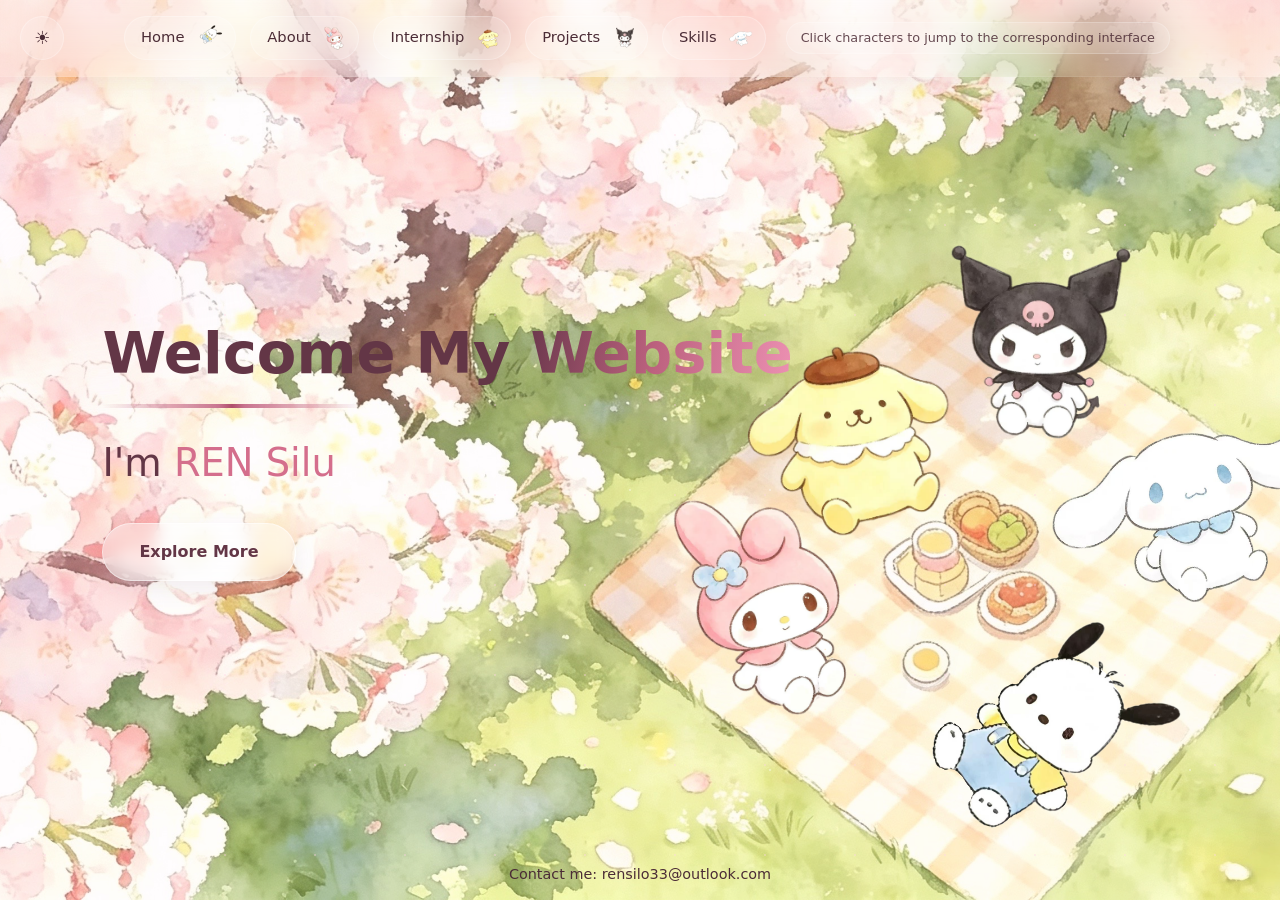
==== personal_website/home/index.html @ e10a9b55 "Add files via upload" ====
<!DOCTYPE html>
<html lang="zh-HK">
<head>
    <meta charset="UTF-8">
    <meta name="viewport" content="width=device-width, initial-scale=1.0">
    <title>My Portfolio | COM1006 Assignment</title>
    <link rel="stylesheet" href="../common.css?v=gradient-titles-1">
    <link rel="stylesheet" href="./home.css?v=welcome-effects-scale-22">
</head>
<body>
    <div class="night-world"></div>
    <div class="night-stars"></div>
    <div class="night-moon"></div>

    <nav id="navbar">
        <div class="nav-container">
            <ul class="nav-links">
                <!-- Day / Night -->
                <li class="theme-switch-item">
                    <button class="day-night-toggle" id="dayNightToggle" aria-label="Toggle day and night">
                        <span class="sun-icon">☀</span>
                        <span class="moon-icon">☾</span>
                    </button>
                </li>
                <li>
                    <a href="../home/index.html" class="glass-nav-item">
                        Home
                        <img class="nav-char-icon" src="../images/char-home.png" alt="pochacco">
                    </a>
                </li>
                <li>
                    <a href="../about/about.html" class="glass-nav-item">
                        About
                        <img class="nav-char-icon" src="../images/char-about.png" alt="melody">
                    </a>
                </li>
                <li>
                    <a href="../internship/internship.html" class="glass-nav-item">
                        Internship
                        <img class="nav-char-icon" src="../images/char-internship.png" alt="pompompurin">
                    </a>
                </li>
                <li>
                    <a href="../projects/projects.html" class="glass-nav-item">
                        Projects
                        <img class="nav-char-icon" src="../images/char-projects.png" alt="cinnamoroll">
                    </a>
                </li>
                <li>
                    <a href="../skills/skills.html" class="glass-nav-item">
                        Skills
                        <img class="nav-char-icon" src="../images/char-skills.png" alt="kuromi">
                    </a>
                </li>
            </ul>
            <div class="menu-btn" id="menuBtn">☰</div>
            <p class="welcome-hint">Click characters to jump to the corresponding interface</p>
        </div>
    </nav>

    <section id="home" class="hero">
        <div class="hero-overlay"></div>
        <div class="petals-container"></div>
         <div class="cursor-glow"></div>
        <div class="floating-ribbons" aria-hidden="true"></div>
        <div class="floating-bubbles" aria-hidden="true"></div>
        <div class="sparkles" aria-hidden="true"></div>

        <!-- Floating character PNG layer with hover lift effect -->
        <div class="character-float-wrap">
            <a href="../about/about.html" class="char-float" data-name="about">
                <img src="../images/char-about-rug.png" alt="about">
            </a>
            <a href="../internship/internship.html" class="char-float" data-name="internship">
                <img src="../images/char-internship-rug.png" alt="internship">
            </a>
            <a href="../projects/projects.html" class="char-float" data-name="projects">
                <img src="../images/char-projects-rug.png" alt="projects">
            </a>
            <a href="../skills/skills.html" class="char-float" data-name="skills">
                <img src="../images/char-skills-rug.png" alt="skills">
            </a>
            <a href="./index.html" class="char-float" data-name="home">
                <img src="../images/char-home-rug.png" alt="home">
            </a>
        </div>

        <div class="hero-content">
            <div class="animate-item item-1 title-main"><span class="title-heading">Welcome My</span> <span class="title-gradient-accent">Website</span></div>
            <div class="animate-item item-2 divider-line"></div>
            <div class="animate-item item-3">
                <p class="intro-text">I'm <span class="highlight">REN Silu</span></p>
            </div>
            <div class="animate-item item-4">
                <a href="../about/about.html" class="btn-explore">Explore More</a>
            </div>
        </div>
    </section>

    <footer>
        <p>Contact me: rensilo33@outlook.com</p>
    </footer>

    <script src="./home.js"></script>
</body>
</html>
---- personal_website/common.css ----
/* Shared layout polish across the portfolio pages. */
:root {
    --ink: #4b2c36;
    --ink-soft: #704e5b;
    --rose: #b85c78;
    --glass: rgba(255, 255, 255, .68);
    --glass-border: rgba(255, 255, 255, .72);
    --shadow: 0 18px 48px rgba(92, 48, 64, .12);
}

*, *::before, *::after { box-sizing: border-box; }
html { scroll-behavior: smooth; }
body { min-height: 100vh; overflow-x: hidden; color: var(--ink); }
img { max-width: 100%; }

#navbar {
    background: rgba(255, 250, 252, .76);
    border-bottom: 1px solid rgba(255, 255, 255, .8);
    box-shadow: 0 6px 24px rgba(92, 48, 64, .06);
}
.nav-container {
    width: min(100% - 40px, 1200px);
    min-height: 76px;
    padding: 10px 0;
    gap: 20px;
}
.nav-links { align-items: center; gap: 10px; }
.glass-nav-item {
    display: inline-flex;
    align-items: center;
    justify-content: center;
    gap: 7px;
    min-height: 44px;
    padding: 6px 15px;
    white-space: nowrap;
    font-size: .92rem;
    transition: transform .2s ease, background .2s ease, box-shadow .2s ease;
}
.glass-nav-item:hover { transform: translateY(-2px); box-shadow: 0 8px 20px rgba(184, 92, 119, .13); }
.nav-char-icon { width: 30px; height: 30px; object-fit: contain; margin: 0; vertical-align: middle; }
.menu-btn { min-width: 44px; min-height: 44px; align-items: center; justify-content: center; }

.btn-primary, .btn-secondary, .btn-explore {
    min-height: 48px;
    display: inline-flex;
    align-items: center;
    justify-content: center;
    gap: 8px;
    padding: 12px 24px;
    border-radius: 999px;
    box-shadow: 0 8px 22px rgba(92, 48, 64, .08);
    transition: transform .2s ease, box-shadow .2s ease, background .2s ease;
}
.btn-primary:hover, .btn-secondary:hover, .btn-explore:hover { transform: translateY(-2px); box-shadow: 0 12px 26px rgba(92, 48, 64, .14); }
.page-bottom-btn-group { width: min(100%, 1100px); gap: 18px !important; justify-content: space-between; align-items: center; margin: 30px auto 0; }
.page-title { line-height: 1.12; text-wrap: balance; }
.title-gradient-accent {
    color: #c66b89;
    background: linear-gradient(100deg, #6b384c 0%, #bd627f 48%, #ed91b3 100%);
    -webkit-background-clip: text;
    background-clip: text;
    -webkit-text-fill-color: transparent;
}

/* Home */
body:has(.hero) { height: auto; min-height: 100vh; overflow-x: hidden; overflow-y: auto; }
.hero { min-height: 720px; height: 100svh; }
.character-float-wrap { max-width: 58vw; max-height: 74vh; }
footer { pointer-events: none; }

/* About */
.about-hero { min-height: 100svh; height: auto; padding: 120px 6vw 54px; }
.about-container { width: min(100%, 1120px); gap: clamp(28px, 5vw, 72px); margin: 0 auto 28px; }
.profile-img-wrap img { width: clamp(210px, 25vw, 320px); height: clamp(210px, 25vw, 320px); object-fit: cover; }
.about-container .glass-card { max-width: 720px; background: var(--glass); border-color: var(--glass-border); box-shadow: var(--shadow); }
.decor { pointer-events: none; }

/* Internship and project pages */
.internship-hero, .projects-hero { min-height: 100svh; height: auto; }
.internship-container { max-width: 1120px; margin-top: 18px; }
.internship-container .page-title, .projects-container .page-title { font-size: clamp(2.35rem, 5vw, 3.6rem); color: #563340; margin: 12px auto 30px; }
.internship-container .two-col-wrapper, .projects-container .two-col-wrapper { gap: 24px; }
.internship-container .text-box, .projects-container .glass-card { background: var(--glass); border-color: var(--glass-border); box-shadow: var(--shadow); }
.internship-container .text-box { min-height: 220px; padding: 22px; }
.internship-container .image-box { aspect-ratio: 4 / 3; }
.internship-container .slider-track img { object-fit: contain; background: rgba(255,255,255,.4); }
.slider-btn { width: 42px; height: 42px; box-shadow: 0 4px 14px rgba(0,0,0,.13); }
.projects-container { max-width: 1120px; }
.projects-container .hero-carousel { height: clamp(210px, 30vw, 340px); box-shadow: var(--shadow); }
.projects-container .glass-card { height: 100%; }

/* Skills */
.skills-stage { min-height: 100svh; }
.skills-content { width: min(100%, 1180px); }

@media (max-width: 900px) {
    .nav-container { width: min(100% - 32px, 1200px); }
    .nav-links { gap: 6px; }
    .glass-nav-item { padding: 6px 10px; font-size: .84rem; }
    .nav-char-icon { width: 25px; height: 25px; }
    .nav-hint { display: none; }
    .character-float-wrap { right: 2vw; max-width: 66vw; transform: scale(.85); transform-origin: right bottom; }
}

@media (max-width: 768px) {
    html, body { height: auto; overflow-x: hidden; overflow-y: auto; }
    .nav-container { width: 100%; min-height: 64px; padding: 8px 18px; }
    .menu-btn { display: flex; }
    .nav-links {
        position: absolute; top: 100%; left: 0; right: 0;
        display: none; flex-direction: column; align-items: stretch; gap: 8px;
        padding: 14px 18px 18px; background: rgba(255, 250, 252, .96);
        border-bottom: 1px solid rgba(255,255,255,.85); box-shadow: 0 14px 24px rgba(92,48,64,.1);
    }
    .nav-links.active { display: flex; }
    .glass-nav-item { justify-content: center; width: 100%; min-height: 46px; font-size: .95rem; }
    .nav-char-icon { width: 26px; height: 26px; }
    .hero { min-height: 680px; height: 100svh; padding: 0 7vw; align-items: flex-start; justify-content: center; flex-direction: column; }
    .hero-content { margin-top: -130px; }
    .character-float-wrap { width: 70vw; height: 56vw; right: 0; bottom: 6vh; transform: scale(.78); }
    .title-main { font-size: clamp(2rem, 8vw, 3rem); }
    .intro-text { font-size: clamp(1.25rem, 5vw, 1.8rem); }
    .about-hero { padding: 96px 20px 42px; }
    .about-container { flex-direction: column; text-align: center; gap: 22px; }
    .about-container .glass-card { padding: 26px; }
    .card-divider { margin-left: auto; margin-right: auto; }
    .decor { width: 74px; }
    .decor-left { left: 0; bottom: -40px; }
    .decor-right { right: 0; bottom: -40px; }
    .page-bottom-btn-group { justify-content: center; flex-wrap: wrap; }
    .internship-hero, .projects-hero { padding: 88px 20px 36px; }
    .internship-container { margin-top: 0; }
    .internship-container .two-col-wrapper, .projects-container .two-col-wrapper { grid-template-columns: 1fr; }
    .internship-container .text-box { min-height: 0; }
    .internship-container .image-box { aspect-ratio: 16 / 10; }
    .projects-container .hero-carousel { height: 220px; }
    .internship-hero .page-bottom-btn-group, .projects-hero .page-bottom-btn-group { justify-content: space-between; }
    .skills-stage { padding: 100px 20px 60px; }
    .page-bottom-btn-group a { flex: 1 1 210px; text-align: center; }
}

@media (max-width: 480px) {
    .character-float-wrap { width: 92vw; height: 72vw; right: -12vw; bottom: 5vh; transform: scale(.72); }
    .hero-content { margin-top: -180px; }
    .about-container .glass-card { padding: 22px 18px; }
    .internship-container .page-title, .projects-container .page-title { font-size: 2.15rem; }
    .internship-hero .page-bottom-btn-group, .projects-hero .page-bottom-btn-group { flex-direction: column; }
    .internship-hero .page-bottom-btn-group a, .projects-hero .page-bottom-btn-group a { width: 100%; }
}

@media (prefers-reduced-motion: reduce) {
    *, *::before, *::after { scroll-behavior: auto !important; animation-duration: .01ms !important; animation-iteration-count: 1 !important; transition-duration: .01ms !important; }
}

/* Responsive sticker layer follows the same cover crop as the home background. */
body:has(.hero .character-float-wrap) { overflow-x: hidden; }
.hero {
    width: 100%;
    min-width: 0;
    height: 100svh;
    min-height: 100svh;
    background-position: center center;
    background-size: cover;
    overflow: hidden;
}
.hero .character-float-wrap {
    position: absolute;
    top: 50%;
    left: 50%;
    right: auto;
    bottom: auto;
    width: max(100%, calc(100svh * 1.78));
    height: max(100%, calc(100vw / 1.78));
    max-width: none;
    max-height: none;
    transform: translate(-50%, -50%);
}
.hero .character-float-wrap .char-float {
    width: auto;
    height: auto;
    transform: translate(-50%, -50%);
}
.hero .character-float-wrap .char-float img {
    display: block;
    width: auto;
    height: clamp(120px, 15vh, 172px);
    max-width: none;
    object-fit: contain;
}
.hero .character-float-wrap .char-float[data-name="projects"] { left: 66%; top: 48%; }
.hero .character-float-wrap .char-float[data-name="about"] { left: 79%; top: 51%; }
.hero .character-float-wrap .char-float[data-name="internship"] { left: 58%; top: 69%; }
.hero .character-float-wrap .char-float[data-name="skills"] { left: 85%; top: 69%; }
.hero .character-float-wrap .char-float[data-name="home"] { left: 72%; top: 87%; }
.hero .character-float-wrap .char-float:hover { transform: translate(-50%, -56%) scale(1.04); }

/* =====================================================
   DAY / NIGHT BUTTON
   ===================================================== */

.theme-switch-item {
    display: flex;
    align-items: center;
}

.day-night-toggle {
    width: 44px;
    height: 44px;

    padding: 0;
    margin: 0;

    display: inline-flex;
    align-items: center;
    justify-content: center;

    border-radius: 999px;

    border: 1px solid rgba(255,255,255,.25);

    background: rgba(255,255,255,.15);

    backdrop-filter: blur(12px);
    -webkit-backdrop-filter: blur(12px);

    color: #4b2c36;

    font-size: 18px;

    cursor: pointer;

    transition:
        transform .25s ease,
        background .25s ease,
        box-shadow .25s ease;
}

.day-night-toggle:hover {
    transform: scale(1.08);

    background: rgba(255,255,255,.30);

    box-shadow:
        0 8px 20px rgba(184,92,119,.14);
}


/* Sun / Moon animation */

.sun-icon,
.moon-icon {
    position: absolute;

    transition:
        opacity .35s ease,
        transform .35s ease;
}

.sun-icon {
    opacity: 1;
    transform: scale(1) rotate(0deg);
}

.moon-icon {
    opacity: 0;
    transform: scale(.5) rotate(-90deg);
}


/* Night */

body.night-mode .sun-icon {
    opacity: 0;
    transform: scale(.5) rotate(90deg);
}

body.night-mode .moon-icon {
    opacity: 1;
    transform: scale(1) rotate(0deg);
}

/* =====================================================
   NIGHT WORLD
   ===================================================== */

.night-world {
    position: fixed;
    inset: 0;

    z-index: 1;

    pointer-events: none;

    opacity: 0;

    background:
        radial-gradient(
            circle at 78% 18%,
            rgba(255,190,225,.25),
            transparent 25%
        ),
        radial-gradient(
            circle at 20% 78%,
            rgba(180,140,255,.18),
            transparent 30%
        ),
        linear-gradient(
            145deg,
            #21152e 0%,
            #321b3e 42%,
            #4a2449 72%,
            #24152f 100%
        );

    transition: opacity 1s ease;
}

body.night-mode .night-world {
    opacity: 1;
}

/* =====================================================
   NIGHT STARS
   ===================================================== */

.night-stars {
    position: fixed;
    inset: 0;

    z-index: 4;

    pointer-events: none;

    opacity: 0;

    transition: opacity 1s ease;
}

body.night-mode .night-stars {
    opacity: 1;
}

.night-star {
    position: absolute;

    width: 3px;
    height: 3px;

    border-radius: 50%;

    background: #fff7fc;

    box-shadow:
        0 0 5px rgba(255,220,240,.9),
        0 0 12px rgba(255,170,215,.55);

    animation:
        nightTwinkle 2.8s ease-in-out infinite;
}

@keyframes nightTwinkle {

    0%,
    100% {
        opacity: .25;
        transform: scale(.7);
    }

    50% {
        opacity: 1;
        transform: scale(1.35);
    }
}
/* =====================================================
   NIGHT MOON
   ===================================================== */

.night-moon {
    position: fixed;

    top: 105px;
    right: 9vw;

    width: 105px;
    height: 105px;

    border-radius: 50%;

    pointer-events: none;
    z-index: 4;
    opacity: 0;

    transform: scale(.7);

    background:
        radial-gradient(
            circle at 35% 35%,
            #fffafd 0%,
            #ffe8f5 45%,
            #f7b9dc 100%
        );

    box-shadow:
        0 0 25px rgba(255,215,240,.55),
        0 0 70px rgba(255,175,220,.28),
        0 0 120px rgba(210,150,255,.18);

    transition:
        opacity 1s ease,
        transform 1s cubic-bezier(.2,.8,.2,1);
}

body.night-mode .night-moon {
    opacity: 1;
    transform: scale(1);
}
---- personal_website/home/home.css ----
* {
    margin: 0;
    padding: 0;
    box-sizing: border-box;
    font-family: system-ui, -apple-system, BlinkMacSystemFont, "Segoe UI", sans-serif;
}

html {
    scroll-behavior: smooth;
}

body {
    line-height: 1.6;
    color: #443333;
    height:100vh;
    overflow:hidden;
}

/* ====================== Navbar｜Glassmorphism capsule style ====================== */
#navbar {
    position: fixed;
    width: 100%;
    z-index: 999;
    background: rgba(255, 255, 255, 0.04);
    backdrop-filter: blur(22px);
    -webkit-backdrop-filter: blur(22px);
    border-bottom: 1px solid rgba(255,255,255,0.08);
}

.nav-container {
    max-width: 1100px;
    margin: 0 auto;
    padding: 1rem 20px;
    display: flex;
    justify-content: space-between;
    align-items: center;
}

.logo {
    font-size: 1.3rem;
    font-weight: 600;
    color: #4b2c36;
}

.nav-links {
    display: flex;
    gap:14px;
    list-style: none;
}

.glass-nav-item{
    display: inline-block;
    padding:7px 16px;
    border-radius:999px;
    background:rgba(255,255,255,0.15);
    backdrop-filter: blur(12px);
    -webkit-backdrop-filter: blur(12px);
    border:1px solid rgba(255,255,255,0.25);
    color:#4b2c36;
    text-decoration: none;
    font-weight:500;
    transition: all 0.25s ease;
}

.glass-nav-item:hover{
    transform: scale(1.12);
    background:rgba(255,255,255,0.3);
    color:#b85c78;
}

.menu-btn {
    display: none;
    font-size: 1.8rem;
    cursor: pointer;
    color: #4b2c36;
}

/* ===================== Hero Section｜Left aligned text ===================== */
.hero {
    height: 100vh;
    width: 100%;
    background: url("../images/home-bg.png") center center / cover no-repeat;
    position: relative;
    display: flex;
    align-items: center;
    justify-content: flex-start;
    padding-left: 8vw;
}



.hero-overlay {
    position: absolute;
    inset: 0;
    background-color: rgba(255, 245, 248, 0.22);
}

.hero-content {
    position: relative;
    z-index: 10;
    text-align: left;
}

/* Pop bounce animation */
.animate-item{
    opacity: 0;
    transform: translateY(80px) scale(0.92);
}
.item-1{
    animation: popBounce 0.85s cubic-bezier(0.175, 0.885, 0.32, 1.275) forwards;
}
.item-2{
    animation: popBounce 0.85s cubic-bezier(0.175, 0.885, 0.32, 1.275) 0.22s forwards;
}
.item-3{
    animation: popBounce 0.85s cubic-bezier(0.175, 0.885, 0.32, 1.275) 0.44s forwards;
}
.item-4{
    animation: popBounce 0.85s cubic-bezier(0.175, 0.885, 0.32, 1.275) 0.66s forwards;
}

@keyframes popBounce {
    to{
        opacity:1;
        transform: translateY(0) scale(1);
    }
}

.title-main{
    font-size:3.6rem;
    line-height:1.2;
    font-weight:600;
    color:#633646;
}

.divider-line{
    width: 260px;
    height:4px;
    margin:16px 0 22px;
    background: linear-gradient(90deg, transparent, #c9748f 45%,#b04f6b 50%,#c9748f 55%, transparent);
    font-size:0 !important;
}

.intro-text{
    font-size:2.4rem;
    line-height:1.7;
    color:#633646;
}
.highlight{
    color:#d46e8c;
}

.btn-explore{
    display: inline-block;
    margin-top:28px;
    padding:15px 36px;
    border-radius:999px;
    background: rgba(255, 255, 255, 0.45);
    backdrop-filter: blur(8px);
    -webkit-backdrop-filter: blur(8px);
    border:1px solid rgba(255,255,255,0.45);
    color:#633646;
    text-decoration:none;
    font-weight:600;
    transition: all 0.25s ease;
}

.btn-explore:hover{
    transform: scale(1.08);
    background:rgba(255,255,255,0.38);
}

footer{
    position: fixed;
    bottom:0;
    width:100%;
    text-align:center;
    padding:14px;
    color:#4b2c36;
    font-size:0.9rem;
}

/* ========= Floating character PNG layer ========= */
.character-float-wrap {
    position:absolute;
    z-index:5;
}

.char-float {
    position:absolute;
    display:block;
    cursor:pointer;
    transform-origin:center bottom;
    background:transparent;
    transition:transform .3s cubic-bezier(.2,1.3,.4,1), filter .3s ease;
}

.char-float img {
    display:block;
    width:100%;
    height:auto;
    background:transparent;
}

.char-float:hover {
    filter:drop-shadow(0 18px 26px rgba(176,79,107,.35));
    z-index:20;
}

.nav-char-icon {
    width:auto;
    height:28px;
    margin-left:6px;
    vertical-align:middle;
    pointer-events:none;
}
@media(max-width:768px) {
    .nav-char-icon { height:14px; }
}

/* Welcome hint and ambient background motion. */
.welcome-hint {
    margin:0;
    white-space:nowrap;
    padding:6px 14px;
    border:1px solid rgba(255,255,255,.25);
    border-radius:999px;
    background:rgba(255,255,255,.15);
    backdrop-filter:blur(12px);
    -webkit-backdrop-filter:blur(12px);
    color:#4b2c36;
    font-size:.8rem;
    line-height:1.4;
    opacity:.85;
}
@media(max-width:1200px) and (min-width:1101px) {
    .welcome-hint { font-size:.75rem; padding:5px 10px; }
}
/* Wide screens: pin hint to the far right edge of the navbar, away from the Skills link */
@media(min-width:1401px) {
    .welcome-hint {
        position:absolute;
        right:clamp(24px, 3vw, 56px);
        top:50%;
        transform:translateY(-50%);
    }
}

.floating-ribbons,
.floating-bubbles,
.sparkles {
    position:fixed;
    inset:0;
    pointer-events:none;
}
.floating-ribbons { z-index:1; overflow:hidden; }
.floating-bubbles,
.sparkles { z-index:2; }
.floating-ribbons::before,
.floating-ribbons::after {
    content:"";
    position:absolute;
    width:900px;
    height:180px;
    border-radius:120px;
    filter:blur(35px);
    background:linear-gradient(90deg, rgba(255,215,230,.08), rgba(255,255,255,.04), rgba(255,215,230,.08));
}
.floating-ribbons::before { top:18%; left:-240px; transform:rotate(-10deg); animation:ribbonMove1 18s ease-in-out infinite; }
.floating-ribbons::after { right:-240px; bottom:15%; transform:rotate(12deg); animation:ribbonMove2 22s ease-in-out infinite; }
@keyframes ribbonMove1 { 50% { transform:rotate(-6deg) translateX(90px); } }
@keyframes ribbonMove2 { 50% { transform:rotate(18deg) translateX(-90px); } }
.floating-bubbles::before,
.floating-bubbles::after {
    content:"";
    position:absolute;
    border-radius:50%;
    background:rgba(255,255,255,.2);
    filter:blur(8px);
}
.floating-bubbles::before { width:170px; height:170px; left:8%; bottom:-120px; animation:bubbleRise1 16s linear infinite; }
.floating-bubbles::after { width:260px; height:260px; right:6%; bottom:-170px; animation:bubbleRise2 24s linear infinite; }
@keyframes bubbleRise1 { to { transform:translateY(-130vh); } }
@keyframes bubbleRise2 { to { transform:translateY(-145vh); } }
.sparkles {
    background-image:radial-gradient(circle, #fff 1.2px, transparent 1.2px), radial-gradient(circle, #ffd9e7 1px, transparent 1px);
    background-size:140px 140px, 90px 90px;
    opacity:.36;
    animation:twinkle 12s linear infinite;
}
@keyframes twinkle { from { background-position:0 0, 40px 60px; } to { background-position:140px 140px, -40px 120px; } }

/* Enlarged character links placed across the rug. */
/* Sticker layer follows the same cover crop as the hero background,
   so characters stay glued to the rug at any viewport size. */
.hero .character-float-wrap {
    top:50%;
    left:50%;
    right:auto;
    bottom:auto;
    width:max(100%, calc(100svh * 1.78));
    height:max(100%, calc(100vw / 1.78));
    max-width:none;
    max-height:none;
    transform:translate(-50%, -50%);
}
.hero .character-float-wrap .char-float { width:auto; height:auto; transform:translate(-50%, -50%); transform-origin:center; }
/* Per-character size and position matched to the rug reference image (1080x605).
   Height uses max(f*100svh, f*100vw/1.78): the same cover-crop scale the background
   uses, so characters keep their size/position relative to the rug at any viewport. */
.hero .character-float-wrap .char-float img { width:auto; max-width:none; object-fit:contain; }
.hero .character-float-wrap .char-float[data-name="internship"] { left:63%; top:49%; }
.hero .character-float-wrap .char-float[data-name="internship"] img { height:max(21svh, 11.8vw); }
.hero .character-float-wrap .char-float[data-name="projects"] { left:75%; top:38%; }
.hero .character-float-wrap .char-float[data-name="projects"] img { height:max(21.5svh, 12.1vw); }
.hero .character-float-wrap .char-float[data-name="skills"] { left:84%; top:57.5%; }
.hero .character-float-wrap .char-float[data-name="skills"] img { height:max(19svh, 10.7vw); }
.hero .character-float-wrap .char-float[data-name="about"] { left:57.5%; top:67.5%; }
.hero .character-float-wrap .char-float[data-name="about"] img { height:max(24svh, 13.5vw); }
.hero .character-float-wrap .char-float[data-name="home"] { left:76%; top:80.5%; }
.hero .character-float-wrap .char-float[data-name="home"] img { height:max(23svh, 12.9vw); }
.hero .character-float-wrap .char-float[data-name]:hover { transform:translate(-50%, -56%) scale(1.04); }

@media(max-width:1200px) and (min-width:901px) {
    .title-main { font-size:clamp(3rem, 5vw, 3.5rem); }
    .intro-text { font-size:clamp(2rem, 3vw, 2.3rem); }
}
@media(max-width:1100px) {
    .welcome-hint { display:none; }
}
@media(max-width:768px) {
    .nav-links {
        position:absolute;
        top:100%;
        left:0;
        right:0;
        display:none;
        flex-direction:column;
        gap:12px;
        padding:18px;
        background:rgba(255,255,255,.10);
        backdrop-filter:blur(18px);
        -webkit-backdrop-filter:blur(18px);
    }
    .nav-links.active { display:flex; }
    .menu-btn { display:flex; }
    .hero { justify-content:flex-start; align-items:flex-start; padding:clamp(90px, 12vh, 120px) 5vw 0; }
    .hero-content { width:100%; min-width:0; margin-top:0; }
    .title-main { font-size:clamp(2.4rem, 7vw, 3rem); line-height:1.2; }
    .intro-text { font-size:clamp(1.7rem, 5vw, 2rem); }
    .divider-line { width:200px; }
}
@media(max-width:480px) {
    .hero { padding:clamp(100px, 14vh, 120px) 6vw 0; }
    .title-main { width:100%; max-width:100%; font-size:clamp(2.15rem, 9vw, 2.7rem); line-height:1.18; white-space:normal; overflow-wrap:anywhere; text-wrap:balance; }
    .title-main .title-gradient-accent { display:block; }
    .intro-text { font-size:clamp(1.55rem, 7vw, 1.9rem); }
    .btn-explore { margin-top:16px; padding:12px 24px; }
}

/* =====================================================
   DAY / NIGHT BUTTON
   Does NOT affect navbar layout
   ===================================================== */

#navbar .day-night-toggle {
    position: absolute;

    left: 20px;
    top: 50%;
    transform: translateY(-50%);

    width: 44px;
    height: 44px;

    padding: 0;
    margin: 0;

    display: flex;
    align-items: center;
    justify-content: center;

    border-radius: 999px;

    border: 1px solid rgba(255,255,255,.25);

    background: rgba(255,255,255,.15);

    backdrop-filter: blur(12px);
    -webkit-backdrop-filter: blur(12px);

    color: #4b2c36;

    font-size: 18px;
    line-height: 1;

    cursor: pointer;

    z-index: 1000;

    transition:
        transform .25s ease,
        background .25s ease,
        box-shadow .25s ease;
}

#navbar .day-night-toggle:hover {
    transform: translateY(-50%) scale(1.08);

    background: rgba(255,255,255,.30);

    box-shadow:
        0 8px 20px rgba(184,92,119,.14);
}

#navbar .sun-icon,
#navbar .moon-icon {
    position: absolute;

    transition:
        opacity .35s ease,
        transform .35s ease;
}

#navbar .sun-icon {
    opacity: 1;
    transform: scale(1) rotate(0deg);
}

#navbar .moon-icon {
    opacity: 0;
    transform: scale(.5) rotate(-90deg);
}

body.night-mode #navbar .sun-icon {
    opacity: 0;
    transform: scale(.5) rotate(90deg);
}

body.night-mode #navbar .moon-icon {
    opacity: 1;
    transform: scale(1) rotate(0deg);
}
/* ================= Sakura Petals ================= */

.petals-container {
    position: absolute;
    inset: 0;
    overflow: hidden;
    pointer-events: none;
    z-index: 3;
}

.petal {
    position: absolute;

    width: 18px;
    height: 14px;

    background: linear-gradient(
        145deg,
        #fff6fa,
        #ffd7e7
    );

    border-radius:
        70% 30%
        70% 30%;

    opacity: .8;

    filter: drop-shadow(
        0 0 4px rgba(255, 210, 230, .45)
    );

    animation:
        fall linear forwards,
        sway ease-in-out infinite;
}

@keyframes fall {
    from {
        transform:
            translateY(-120px)
            rotate(0deg);
    }

    to {
        transform:
            translateY(120vh)
            rotate(360deg);
    }
}

@keyframes sway {
    50% {
        margin-left: 28px;
    }
}
/* ===== Sparkle Burst ===== */

.sparkle {
    position: absolute;
    width: 8px;
    height: 8px;
    border-radius: 50%;
    pointer-events: none;
    z-index: 30;

    background: radial-gradient(
        circle,
        #fff,
        #ffd3e5
    );

    box-shadow:
        0 0 12px rgba(255, 255, 255, .9),
        0 0 22px rgba(255, 170, 205, .8);

    animation: sparkleBurst .65s ease-out forwards;
}

@keyframes sparkleBurst {
    from {
        opacity: 1;

        transform:
            translate(0, 0)
            scale(1);
    }

    to {
        opacity: 0;

        transform:
            translate(var(--dx), var(--dy))
            scale(.15);
    }
}


/* ===== Cursor Glow ===== */

.cursor-glow {
    position: fixed;
    width: 260px;
    height: 260px;

    border-radius: 50%;
    pointer-events: none;

    background:
        radial-gradient(
            circle,
            rgba(255, 220, 235, .25),
            transparent 70%
        );

    filter: blur(28px);

    z-index: 2;

    transform: translate(-50%, -50%);

    transition:
        left .08s linear,
        top .08s linear;
}
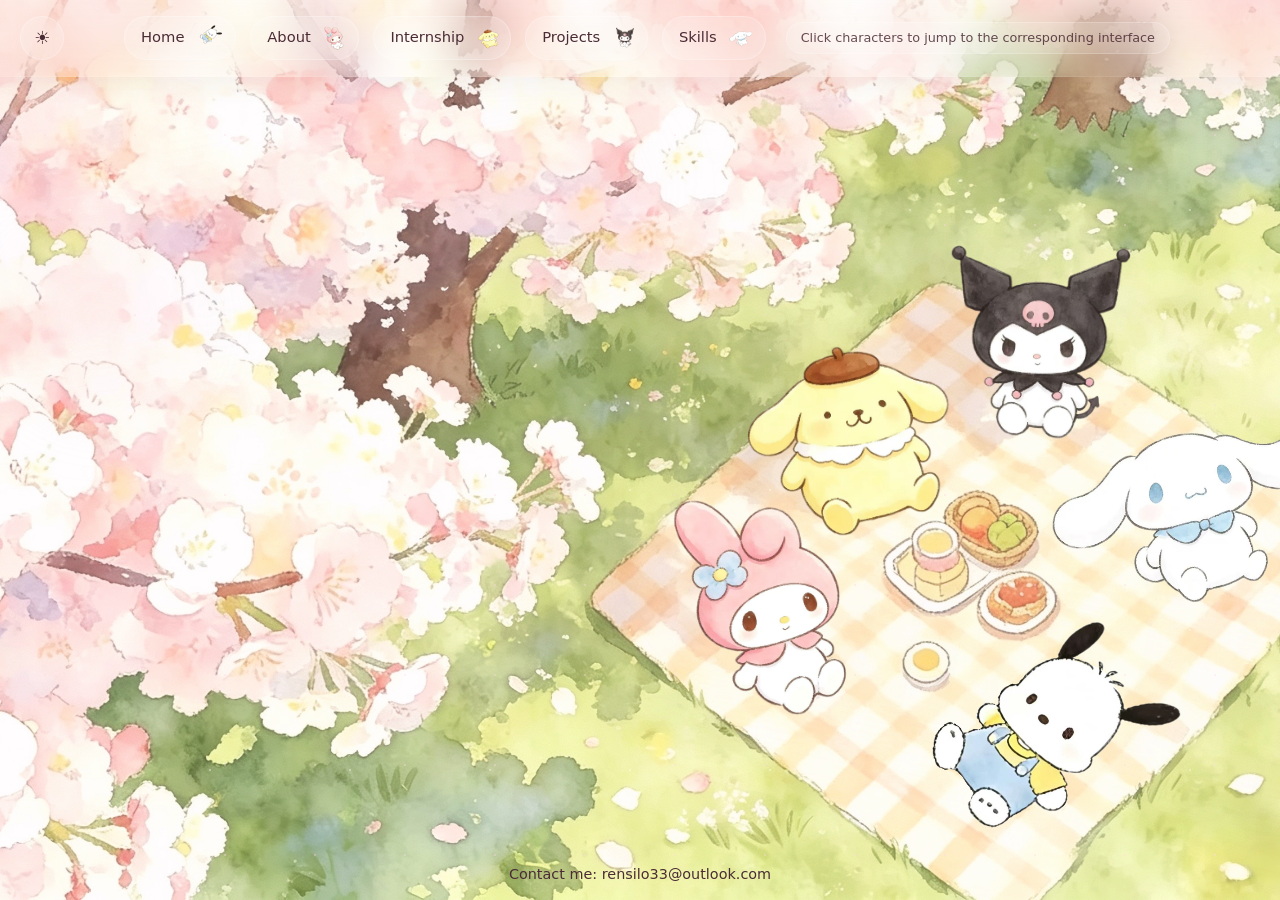
==== commit a640f49c: "Add files via upload" ====
--- a/personal_website/home/index.html
+++ b/personal_website/home/index.html
@@ -3,7 +3,7 @@
 <head>
     <meta charset="UTF-8">
     <meta name="viewport" content="width=device-width, initial-scale=1.0">
-    <title>My Portfolio | COM1006 Assignment</title>
+    <title>Silu | Welcome to My Website</title>
     <link rel="stylesheet" href="../common.css?v=gradient-titles-1">
     <link rel="stylesheet" href="./home.css?v=welcome-effects-scale-22">
 </head>
--- a/personal_website/home/home.css
+++ b/personal_website/home/home.css
@@ -2,7 +2,13 @@
     margin: 0;
     padding: 0;
     box-sizing: border-box;
-    font-family: system-ui, -apple-system, BlinkMacSystemFont, "Segoe UI", sans-serif;
+
+    font-family:
+        system-ui,
+        -apple-system,
+        BlinkMacSystemFont,
+        "Segoe UI",
+        sans-serif;
 }
 
 html {
@@ -12,386 +18,2226 @@
 body {
     line-height: 1.6;
     color: #443333;
-    height:100vh;
-    overflow:hidden;
-}
-
-/* ====================== Navbar｜Glassmorphism capsule style ====================== */
+
+    height: 100vh;
+
+    /*
+     * PC 原效果保持不变。
+     * 手机端会在最后的 media query 中重新处理。
+     */
+    overflow: hidden;
+}
+
+
+/* =========================================================
+   NAVBAR
+   ========================================================= */
+
 #navbar {
     position: fixed;
+
     width: 100%;
+
     z-index: 999;
+
     background: rgba(255, 255, 255, 0.04);
+
     backdrop-filter: blur(22px);
     -webkit-backdrop-filter: blur(22px);
-    border-bottom: 1px solid rgba(255,255,255,0.08);
-}
+
+    border-bottom:
+        1px solid
+        rgba(255, 255, 255, 0.08);
+}
+
 
 .nav-container {
     max-width: 1100px;
+
     margin: 0 auto;
+
     padding: 1rem 20px;
+
     display: flex;
+
     justify-content: space-between;
+
     align-items: center;
 }
+
 
 .logo {
     font-size: 1.3rem;
+
     font-weight: 600;
+
     color: #4b2c36;
 }
+
 
 .nav-links {
     display: flex;
-    gap:14px;
+
+    gap: 14px;
+
     list-style: none;
 }
 
-.glass-nav-item{
+
+.glass-nav-item {
     display: inline-block;
-    padding:7px 16px;
-    border-radius:999px;
-    background:rgba(255,255,255,0.15);
+
+    padding: 7px 16px;
+
+    border-radius: 999px;
+
+    background:
+        rgba(255, 255, 255, 0.15);
+
     backdrop-filter: blur(12px);
     -webkit-backdrop-filter: blur(12px);
-    border:1px solid rgba(255,255,255,0.25);
-    color:#4b2c36;
+
+    border:
+        1px solid
+        rgba(255, 255, 255, 0.25);
+
+    color: #4b2c36;
+
     text-decoration: none;
-    font-weight:500;
-    transition: all 0.25s ease;
-}
-
-.glass-nav-item:hover{
+
+    font-weight: 500;
+
+    transition:
+        all 0.25s ease;
+}
+
+
+.glass-nav-item:hover {
     transform: scale(1.12);
-    background:rgba(255,255,255,0.3);
-    color:#b85c78;
-}
+
+    background:
+        rgba(255, 255, 255, 0.3);
+
+    color: #b85c78;
+}
+
 
 .menu-btn {
     display: none;
+
     font-size: 1.8rem;
+
     cursor: pointer;
+
     color: #4b2c36;
 }
 
-/* ===================== Hero Section｜Left aligned text ===================== */
+
+/* =========================================================
+   HERO
+   ========================================================= */
+
 .hero {
     height: 100vh;
+
     width: 100%;
-    background: url("../images/home-bg.png") center center / cover no-repeat;
+
+    background:
+        url("../images/home-bg.png")
+        center center /
+        cover
+        no-repeat;
+
     position: relative;
+
     display: flex;
+
     align-items: center;
+
     justify-content: flex-start;
+
     padding-left: 8vw;
 }
-
 
 
 .hero-overlay {
     position: absolute;
+
     inset: 0;
-    background-color: rgba(255, 245, 248, 0.22);
-}
+
+    background-color:
+        rgba(255, 245, 248, 0.22);
+}
+
 
 .hero-content {
     position: relative;
+
     z-index: 10;
+
     text-align: left;
 }
 
-/* Pop bounce animation */
-.animate-item{
+
+/* =========================================================
+   HERO ANIMATION
+   ========================================================= */
+
+.animate-item {
     opacity: 0;
-    transform: translateY(80px) scale(0.92);
-}
-.item-1{
-    animation: popBounce 0.85s cubic-bezier(0.175, 0.885, 0.32, 1.275) forwards;
-}
-.item-2{
-    animation: popBounce 0.85s cubic-bezier(0.175, 0.885, 0.32, 1.275) 0.22s forwards;
-}
-.item-3{
-    animation: popBounce 0.85s cubic-bezier(0.175, 0.885, 0.32, 1.275) 0.44s forwards;
-}
-.item-4{
-    animation: popBounce 0.85s cubic-bezier(0.175, 0.885, 0.32, 1.275) 0.66s forwards;
-}
+
+    transform:
+        translateY(80px)
+        scale(0.92);
+}
+
+
+.item-1 {
+    animation:
+        popBounce
+        0.85s
+        cubic-bezier(
+            0.175,
+            0.885,
+            0.32,
+            1.275
+        )
+        forwards;
+}
+
+
+.item-2 {
+    animation:
+        popBounce
+        0.85s
+        cubic-bezier(
+            0.175,
+            0.885,
+            0.32,
+            1.275
+        )
+        0.22s
+        forwards;
+}
+
+
+.item-3 {
+    animation:
+        popBounce
+        0.85s
+        cubic-bezier(
+            0.175,
+            0.885,
+            0.32,
+            1.275
+        )
+        0.44s
+        forwards;
+}
+
+
+.item-4 {
+    animation:
+        popBounce
+        0.85s
+        cubic-bezier(
+            0.175,
+            0.885,
+            0.32,
+            1.275
+        )
+        0.66s
+        forwards;
+}
+
 
 @keyframes popBounce {
-    to{
-        opacity:1;
-        transform: translateY(0) scale(1);
-    }
-}
-
-.title-main{
-    font-size:3.6rem;
-    line-height:1.2;
-    font-weight:600;
-    color:#633646;
-}
-
-.divider-line{
+
+    to {
+        opacity: 1;
+
+        transform:
+            translateY(0)
+            scale(1);
+    }
+
+}
+
+
+/* =========================================================
+   TITLE
+   ========================================================= */
+
+.title-main {
+    font-size: 3.6rem;
+
+    line-height: 1.2;
+
+    font-weight: 600;
+
+    color: #633646;
+}
+
+
+.divider-line {
     width: 260px;
-    height:4px;
-    margin:16px 0 22px;
-    background: linear-gradient(90deg, transparent, #c9748f 45%,#b04f6b 50%,#c9748f 55%, transparent);
-    font-size:0 !important;
-}
-
-.intro-text{
-    font-size:2.4rem;
-    line-height:1.7;
-    color:#633646;
-}
-.highlight{
-    color:#d46e8c;
-}
-
-.btn-explore{
+
+    height: 4px;
+
+    margin:
+        16px
+        0
+        22px;
+
+    background:
+        linear-gradient(
+            90deg,
+            transparent,
+            #c9748f 45%,
+            #b04f6b 50%,
+            #c9748f 55%,
+            transparent
+        );
+
+    font-size: 0 !important;
+}
+
+
+.intro-text {
+    font-size: 2.4rem;
+
+    line-height: 1.7;
+
+    color: #633646;
+}
+
+
+.highlight {
+    color: #d46e8c;
+}
+
+
+/* =========================================================
+   EXPLORE BUTTON
+   ========================================================= */
+
+.btn-explore {
     display: inline-block;
-    margin-top:28px;
-    padding:15px 36px;
-    border-radius:999px;
-    background: rgba(255, 255, 255, 0.45);
+
+    margin-top: 28px;
+
+    padding:
+        15px
+        36px;
+
+    border-radius: 999px;
+
+    background:
+        rgba(255, 255, 255, 0.45);
+
     backdrop-filter: blur(8px);
     -webkit-backdrop-filter: blur(8px);
-    border:1px solid rgba(255,255,255,0.45);
-    color:#633646;
-    text-decoration:none;
-    font-weight:600;
-    transition: all 0.25s ease;
-}
-
-.btn-explore:hover{
+
+    border:
+        1px solid
+        rgba(255, 255, 255, 0.45);
+
+    color: #633646;
+
+    text-decoration: none;
+
+    font-weight: 600;
+
+    transition:
+        all 0.25s ease;
+}
+
+
+.btn-explore:hover {
     transform: scale(1.08);
-    background:rgba(255,255,255,0.38);
-}
-
-footer{
+
+    background:
+        rgba(255, 255, 255, 0.38);
+}
+
+
+/* =========================================================
+   FOOTER
+   ========================================================= */
+
+footer {
     position: fixed;
-    bottom:0;
-    width:100%;
-    text-align:center;
-    padding:14px;
-    color:#4b2c36;
-    font-size:0.9rem;
-}
-
-/* ========= Floating character PNG layer ========= */
+
+    bottom: 0;
+
+    width: 100%;
+
+    text-align: center;
+
+    padding: 14px;
+
+    color: #4b2c36;
+
+    font-size: 0.9rem;
+
+    z-index: 50;
+}
+
+
+/* =========================================================
+   FLOATING CHARACTERS
+   ========================================================= */
+
 .character-float-wrap {
-    position:absolute;
-    z-index:5;
-}
+    position: absolute;
+
+    z-index: 5;
+}
+
 
 .char-float {
-    position:absolute;
-    display:block;
-    cursor:pointer;
-    transform-origin:center bottom;
-    background:transparent;
-    transition:transform .3s cubic-bezier(.2,1.3,.4,1), filter .3s ease;
-}
+    position: absolute;
+
+    display: block;
+
+    cursor: pointer;
+
+    transform-origin:
+        center bottom;
+
+    background: transparent;
+
+    transition:
+        transform
+        .3s
+        cubic-bezier(
+            .2,
+            1.3,
+            .4,
+            1
+        ),
+        filter
+        .3s
+        ease;
+}
+
 
 .char-float img {
-    display:block;
-    width:100%;
-    height:auto;
-    background:transparent;
-}
+    display: block;
+
+    width: 100%;
+
+    height: auto;
+
+    background: transparent;
+}
+
 
 .char-float:hover {
-    filter:drop-shadow(0 18px 26px rgba(176,79,107,.35));
-    z-index:20;
-}
+    filter:
+        drop-shadow(
+            0
+            18px
+            26px
+            rgba(
+                176,
+                79,
+                107,
+                .35
+            )
+        );
+
+    z-index: 20;
+}
+
+
+/* =========================================================
+   NAV CHARACTER ICON
+   ========================================================= */
 
 .nav-char-icon {
-    width:auto;
-    height:28px;
-    margin-left:6px;
-    vertical-align:middle;
-    pointer-events:none;
-}
-@media(max-width:768px) {
-    .nav-char-icon { height:14px; }
-}
-
-/* Welcome hint and ambient background motion. */
+    width: auto;
+
+    height: 28px;
+
+    margin-left: 6px;
+
+    vertical-align: middle;
+
+    pointer-events: none;
+}
+
+
+@media (max-width: 768px) {
+
+    .nav-char-icon {
+        height: 14px;
+    }
+
+}
+
+
+/* =========================================================
+   WELCOME HINT
+   ========================================================= */
+
 .welcome-hint {
-    margin:0;
-    white-space:nowrap;
-    padding:6px 14px;
-    border:1px solid rgba(255,255,255,.25);
-    border-radius:999px;
-    background:rgba(255,255,255,.15);
-    backdrop-filter:blur(12px);
-    -webkit-backdrop-filter:blur(12px);
-    color:#4b2c36;
-    font-size:.8rem;
-    line-height:1.4;
-    opacity:.85;
-}
-@media(max-width:1200px) and (min-width:1101px) {
-    .welcome-hint { font-size:.75rem; padding:5px 10px; }
-}
-/* Wide screens: pin hint to the far right edge of the navbar, away from the Skills link */
-@media(min-width:1401px) {
+    margin: 0;
+
+    white-space: nowrap;
+
+    padding:
+        6px
+        14px;
+
+    border:
+        1px solid
+        rgba(255, 255, 255, .25);
+
+    border-radius: 999px;
+
+    background:
+        rgba(255, 255, 255, .15);
+
+    backdrop-filter: blur(12px);
+    -webkit-backdrop-filter: blur(12px);
+
+    color: #4b2c36;
+
+    font-size: .8rem;
+
+    line-height: 1.4;
+
+    opacity: .85;
+}
+
+
+@media (max-width: 1200px) and (min-width: 1101px) {
+
     .welcome-hint {
-        position:absolute;
-        right:clamp(24px, 3vw, 56px);
-        top:50%;
-        transform:translateY(-50%);
-    }
-}
+        font-size: .75rem;
+
+        padding:
+            5px
+            10px;
+    }
+
+}
+
+
+@media (min-width: 1401px) {
+
+    .welcome-hint {
+        position: absolute;
+
+        right:
+            clamp(
+                24px,
+                3vw,
+                56px
+            );
+
+        top: 50%;
+
+        transform:
+            translateY(-50%);
+    }
+
+}
+
+
+/* =========================================================
+   FLOATING RIBBONS
+   ========================================================= */
 
 .floating-ribbons,
 .floating-bubbles,
 .sparkles {
-    position:fixed;
-    inset:0;
-    pointer-events:none;
-}
-.floating-ribbons { z-index:1; overflow:hidden; }
+    position: fixed;
+
+    inset: 0;
+
+    pointer-events: none;
+}
+
+
+.floating-ribbons {
+    z-index: 1;
+
+    overflow: hidden;
+}
+
+
 .floating-bubbles,
-.sparkles { z-index:2; }
+.sparkles {
+    z-index: 2;
+}
+
+
 .floating-ribbons::before,
 .floating-ribbons::after {
-    content:"";
-    position:absolute;
-    width:900px;
-    height:180px;
-    border-radius:120px;
-    filter:blur(35px);
-    background:linear-gradient(90deg, rgba(255,215,230,.08), rgba(255,255,255,.04), rgba(255,215,230,.08));
-}
-.floating-ribbons::before { top:18%; left:-240px; transform:rotate(-10deg); animation:ribbonMove1 18s ease-in-out infinite; }
-.floating-ribbons::after { right:-240px; bottom:15%; transform:rotate(12deg); animation:ribbonMove2 22s ease-in-out infinite; }
-@keyframes ribbonMove1 { 50% { transform:rotate(-6deg) translateX(90px); } }
-@keyframes ribbonMove2 { 50% { transform:rotate(18deg) translateX(-90px); } }
+    content: "";
+
+    position: absolute;
+
+    width: 900px;
+
+    height: 180px;
+
+    border-radius: 120px;
+
+    filter: blur(35px);
+
+    background:
+        linear-gradient(
+            90deg,
+            rgba(255, 215, 230, .08),
+            rgba(255, 255, 255, .04),
+            rgba(255, 215, 230, .08)
+        );
+}
+
+
+.floating-ribbons::before {
+    top: 18%;
+
+    left: -240px;
+
+    transform: rotate(-10deg);
+
+    animation:
+        ribbonMove1
+        18s
+        ease-in-out
+        infinite;
+}
+
+
+.floating-ribbons::after {
+    right: -240px;
+
+    bottom: 15%;
+
+    transform: rotate(12deg);
+
+    animation:
+        ribbonMove2
+        22s
+        ease-in-out
+        infinite;
+}
+
+
+@keyframes ribbonMove1 {
+
+    50% {
+        transform:
+            rotate(-6deg)
+            translateX(90px);
+    }
+
+}
+
+
+@keyframes ribbonMove2 {
+
+    50% {
+        transform:
+            rotate(18deg)
+            translateX(-90px);
+    }
+
+}
+
+
+/* =========================================================
+   FLOATING BUBBLES
+   ========================================================= */
+
 .floating-bubbles::before,
 .floating-bubbles::after {
-    content:"";
-    position:absolute;
-    border-radius:50%;
-    background:rgba(255,255,255,.2);
-    filter:blur(8px);
-}
-.floating-bubbles::before { width:170px; height:170px; left:8%; bottom:-120px; animation:bubbleRise1 16s linear infinite; }
-.floating-bubbles::after { width:260px; height:260px; right:6%; bottom:-170px; animation:bubbleRise2 24s linear infinite; }
-@keyframes bubbleRise1 { to { transform:translateY(-130vh); } }
-@keyframes bubbleRise2 { to { transform:translateY(-145vh); } }
+    content: "";
+
+    position: absolute;
+
+    border-radius: 50%;
+
+    background:
+        rgba(255, 255, 255, .2);
+
+    filter: blur(8px);
+}
+
+
+.floating-bubbles::before {
+    width: 170px;
+
+    height: 170px;
+
+    left: 8%;
+
+    bottom: -120px;
+
+    animation:
+        bubbleRise1
+        16s
+        linear
+        infinite;
+}
+
+
+.floating-bubbles::after {
+    width: 260px;
+
+    height: 260px;
+
+    right: 6%;
+
+    bottom: -170px;
+
+    animation:
+        bubbleRise2
+        24s
+        linear
+        infinite;
+}
+
+
+@keyframes bubbleRise1 {
+
+    to {
+        transform:
+            translateY(-130vh);
+    }
+
+}
+
+
+@keyframes bubbleRise2 {
+
+    to {
+        transform:
+            translateY(-145vh);
+    }
+
+}
+
+
+/* =========================================================
+   SPARKLES
+   ========================================================= */
+
 .sparkles {
-    background-image:radial-gradient(circle, #fff 1.2px, transparent 1.2px), radial-gradient(circle, #ffd9e7 1px, transparent 1px);
-    background-size:140px 140px, 90px 90px;
-    opacity:.36;
-    animation:twinkle 12s linear infinite;
-}
-@keyframes twinkle { from { background-position:0 0, 40px 60px; } to { background-position:140px 140px, -40px 120px; } }
-
-/* Enlarged character links placed across the rug. */
-/* Sticker layer follows the same cover crop as the hero background,
-   so characters stay glued to the rug at any viewport size. */
+    background-image:
+        radial-gradient(
+            circle,
+            #fff 1.2px,
+            transparent 1.2px
+        ),
+        radial-gradient(
+            circle,
+            #ffd9e7 1px,
+            transparent 1px
+        );
+
+    background-size:
+        140px 140px,
+        90px 90px;
+
+    opacity: .36;
+
+    animation:
+        twinkle
+        12s
+        linear
+        infinite;
+}
+
+
+@keyframes twinkle {
+
+    from {
+        background-position:
+            0 0,
+            40px 60px;
+    }
+
+    to {
+        background-position:
+            140px 140px,
+            -40px 120px;
+    }
+
+}
+
+
+/* =========================================================
+   CHARACTER POSITION
+   PC VERSION
+   ========================================================= */
+
+/*
+ * 这一部分完全保留你的 PC 人物逻辑。
+ */
+
 .hero .character-float-wrap {
-    top:50%;
-    left:50%;
-    right:auto;
-    bottom:auto;
-    width:max(100%, calc(100svh * 1.78));
-    height:max(100%, calc(100vw / 1.78));
-    max-width:none;
-    max-height:none;
-    transform:translate(-50%, -50%);
-}
-.hero .character-float-wrap .char-float { width:auto; height:auto; transform:translate(-50%, -50%); transform-origin:center; }
-/* Per-character size and position matched to the rug reference image (1080x605).
-   Height uses max(f*100svh, f*100vw/1.78): the same cover-crop scale the background
-   uses, so characters keep their size/position relative to the rug at any viewport. */
-.hero .character-float-wrap .char-float img { width:auto; max-width:none; object-fit:contain; }
-.hero .character-float-wrap .char-float[data-name="internship"] { left:63%; top:49%; }
-.hero .character-float-wrap .char-float[data-name="internship"] img { height:max(21svh, 11.8vw); }
-.hero .character-float-wrap .char-float[data-name="projects"] { left:75%; top:38%; }
-.hero .character-float-wrap .char-float[data-name="projects"] img { height:max(21.5svh, 12.1vw); }
-.hero .character-float-wrap .char-float[data-name="skills"] { left:84%; top:57.5%; }
-.hero .character-float-wrap .char-float[data-name="skills"] img { height:max(19svh, 10.7vw); }
-.hero .character-float-wrap .char-float[data-name="about"] { left:57.5%; top:67.5%; }
-.hero .character-float-wrap .char-float[data-name="about"] img { height:max(24svh, 13.5vw); }
-.hero .character-float-wrap .char-float[data-name="home"] { left:76%; top:80.5%; }
-.hero .character-float-wrap .char-float[data-name="home"] img { height:max(23svh, 12.9vw); }
-.hero .character-float-wrap .char-float[data-name]:hover { transform:translate(-50%, -56%) scale(1.04); }
-
-@media(max-width:1200px) and (min-width:901px) {
-    .title-main { font-size:clamp(3rem, 5vw, 3.5rem); }
-    .intro-text { font-size:clamp(2rem, 3vw, 2.3rem); }
-}
-@media(max-width:1100px) {
-    .welcome-hint { display:none; }
-}
-@media(max-width:768px) {
+
+    top: 50%;
+
+    left: 50%;
+
+    right: auto;
+
+    bottom: auto;
+
+    width:
+        max(
+            100%,
+            calc(100svh * 1.78)
+        );
+
+    height:
+        max(
+            100%,
+            calc(100vw / 1.78)
+        );
+
+    max-width: none;
+
+    max-height: none;
+
+    transform:
+        translate(
+            -50%,
+            -50%
+        );
+}
+
+
+.hero
+.character-float-wrap
+.char-float {
+
+    width: auto;
+
+    height: auto;
+
+    transform:
+        translate(
+            -50%,
+            -50%
+        );
+
+    transform-origin: center;
+}
+
+
+.hero
+.character-float-wrap
+.char-float
+img {
+
+    width: auto;
+
+    max-width: none;
+
+    object-fit: contain;
+}
+
+
+/* =========================================================
+   PC CHARACTER POSITIONS
+   ========================================================= */
+
+.hero
+.character-float-wrap
+.char-float[data-name="internship"] {
+
+    left: 63%;
+
+    top: 49%;
+}
+
+
+.hero
+.character-float-wrap
+.char-float[data-name="internship"]
+img {
+
+    height:
+        max(
+            21svh,
+            11.8vw
+        );
+}
+
+
+.hero
+.character-float-wrap
+.char-float[data-name="projects"] {
+
+    left: 75%;
+
+    top: 38%;
+}
+
+
+.hero
+.character-float-wrap
+.char-float[data-name="projects"]
+img {
+
+    height:
+        max(
+            21.5svh,
+            12.1vw
+        );
+}
+
+
+.hero
+.character-float-wrap
+.char-float[data-name="skills"] {
+
+    left: 84%;
+
+    top: 57.5%;
+}
+
+
+.hero
+.character-float-wrap
+.char-float[data-name="skills"]
+img {
+
+    height:
+        max(
+            19svh,
+            10.7vw
+        );
+}
+
+
+.hero
+.character-float-wrap
+.char-float[data-name="about"] {
+
+    left: 57.5%;
+
+    top: 67.5%;
+}
+
+
+.hero
+.character-float-wrap
+.char-float[data-name="about"]
+img {
+
+    height:
+        max(
+            24svh,
+            13.5vw
+        );
+}
+
+
+.hero
+.character-float-wrap
+.char-float[data-name="home"] {
+
+    left: 76%;
+
+    top: 80.5%;
+}
+
+
+.hero
+.character-float-wrap
+.char-float[data-name="home"]
+img {
+
+    height:
+        max(
+            23svh,
+            12.9vw
+        );
+}
+
+
+.hero
+.character-float-wrap
+.char-float[data-name]:hover {
+
+    transform:
+        translate(
+            -50%,
+            -56%
+        )
+        scale(1.04);
+}
+
+
+/* =========================================================
+   TABLET
+   ========================================================= */
+
+@media (max-width: 1200px) and (min-width: 901px) {
+
+    .title-main {
+        font-size:
+            clamp(
+                3rem,
+                5vw,
+                3.5rem
+            );
+    }
+
+    .intro-text {
+        font-size:
+            clamp(
+                2rem,
+                3vw,
+                2.3rem
+            );
+    }
+
+}
+
+
+@media (max-width: 1100px) {
+
+    .welcome-hint {
+        display: none;
+    }
+
+}
+
+
+/* =========================================================
+   MOBILE NAVIGATION
+   ========================================================= */
+
+@media (max-width: 768px) {
+
+    /*
+     * 手机页面本身不要产生 body 横向滚动。
+     * 横向滑动只交给 hero。
+     */
+
+    html {
+        width: 100%;
+
+        overflow-x: hidden;
+    }
+
+
+    body {
+
+        width: 100%;
+
+        height: 100vh;
+
+        overflow: hidden;
+    }
+
+
+    #navbar {
+
+        left: 0;
+
+        top: 0;
+
+        width: 100%;
+
+        z-index: 9999;
+    }
+
+
+    .nav-container {
+
+        width: 100%;
+
+        padding:
+            14px
+            18px;
+    }
+
+
     .nav-links {
-        position:absolute;
-        top:100%;
-        left:0;
-        right:0;
-        display:none;
-        flex-direction:column;
-        gap:12px;
-        padding:18px;
-        background:rgba(255,255,255,.10);
-        backdrop-filter:blur(18px);
-        -webkit-backdrop-filter:blur(18px);
-    }
-    .nav-links.active { display:flex; }
-    .menu-btn { display:flex; }
-    .hero { justify-content:flex-start; align-items:flex-start; padding:clamp(90px, 12vh, 120px) 5vw 0; }
-    .hero-content { width:100%; min-width:0; margin-top:0; }
-    .title-main { font-size:clamp(2.4rem, 7vw, 3rem); line-height:1.2; }
-    .intro-text { font-size:clamp(1.7rem, 5vw, 2rem); }
-    .divider-line { width:200px; }
-}
-@media(max-width:480px) {
-    .hero { padding:clamp(100px, 14vh, 120px) 6vw 0; }
-    .title-main { width:100%; max-width:100%; font-size:clamp(2.15rem, 9vw, 2.7rem); line-height:1.18; white-space:normal; overflow-wrap:anywhere; text-wrap:balance; }
-    .title-main .title-gradient-accent { display:block; }
-    .intro-text { font-size:clamp(1.55rem, 7vw, 1.9rem); }
-    .btn-explore { margin-top:16px; padding:12px 24px; }
-}
-
-/* =====================================================
+
+        position: absolute;
+
+        top: 100%;
+
+        left: 0;
+
+        right: 0;
+
+        display: none;
+
+        flex-direction: column;
+
+        gap: 10px;
+
+        width: 100%;
+
+        padding:
+            14px
+            18px
+            18px;
+
+        background:
+            rgba(
+                255,
+                255,
+                255,
+                .92
+            );
+
+        backdrop-filter: blur(18px);
+
+        -webkit-backdrop-filter:
+            blur(18px);
+
+        border-bottom:
+            1px solid
+            rgba(
+                255,
+                255,
+                255,
+                .8
+            );
+
+        box-shadow:
+            0
+            10px
+            30px
+            rgba(
+                75,
+                44,
+                54,
+                .12
+            );
+
+        border-radius:
+            0
+            0
+            20px
+            20px;
+
+        z-index: 10000;
+    }
+
+
+    .nav-links.active {
+
+        display: flex;
+    }
+
+
+    .nav-links li {
+
+        width: 100%;
+    }
+
+
+    .glass-nav-item {
+
+        display: flex;
+
+        align-items: center;
+
+        justify-content: space-between;
+
+        width: 100%;
+
+        padding:
+            10px
+            15px;
+
+        border-radius: 14px;
+
+        background:
+            rgba(
+                255,
+                255,
+                255,
+                .65
+            );
+    }
+
+
+    .menu-btn {
+
+        display: flex;
+
+        align-items: center;
+
+        justify-content: center;
+
+        position: relative;
+
+        z-index: 10001;
+
+        font-size: 1.8rem;
+
+        line-height: 1;
+
+        cursor: pointer;
+
+        color: #4b2c36;
+    }
+
+
+    .welcome-hint {
+
+        display: none;
+    }
+
+
+    /*
+     * 日夜按钮在手机导航中的位置。
+     */
+
+    #navbar .day-night-toggle {
+
+        left: auto;
+
+        right: 58px;
+
+        width: 38px;
+
+        height: 38px;
+    }
+
+
+    /* =====================================================
+       MOBILE HERO
+       ===================================================== */
+
+    .hero {
+
+        position: relative;
+
+        width: 100%;
+
+        height: 100vh;
+
+        min-height: 100svh;
+
+        /*
+         * 关键：
+         *
+         * hero 自己成为横向滚动区域。
+         *
+         * body 仍然 overflow:hidden，
+         * 因此不会出现整个网页乱跑。
+         */
+
+        overflow-x: auto;
+
+        overflow-y: hidden;
+
+        /*
+         * 手机惯性横向滑动。
+         */
+
+        -webkit-overflow-scrolling: touch;
+
+        /*
+         * 允许横向拖动。
+         */
+
+        touch-action: pan-x;
+
+        /*
+         * 隐藏 scrollbar。
+         */
+
+        scrollbar-width: none;
+
+        /*
+         * 防止滚动链影响页面。
+         */
+
+        overscroll-behavior-x: contain;
+
+        /*
+         * 保持你的原背景。
+         */
+
+        background-position:
+            center center;
+
+        background-size:
+            cover;
+
+        /*
+         * 这里取消原来 8vw 的 PC 左 padding。
+         */
+
+        padding-left: 0;
+
+        padding-right: 0;
+
+        /*
+         * 手机不再用 flex 给内容定位。
+         */
+
+        display: block;
+    }
+
+
+    .hero::-webkit-scrollbar {
+
+        display: none;
+    }
+
+
+    .hero-overlay {
+
+        position: absolute;
+
+        inset: 0;
+
+        width: 100%;
+
+        height: 100%;
+
+        pointer-events: none;
+
+        z-index: 0;
+    }
+
+
+    /* =====================================================
+       MOBILE HERO CONTENT
+       ===================================================== */
+
+    .hero-content {
+
+        position: absolute;
+
+        z-index: 20;
+
+        left:
+            6vw;
+
+        right:
+            6vw;
+
+        top:
+            clamp(
+                105px,
+                14vh,
+                145px
+            );
+
+        width: auto;
+
+        margin: 0;
+
+        text-align: left;
+
+        /*
+         * 内容不参与横向滚动。
+         */
+
+        transform: none;
+
+        pointer-events: none;
+    }
+
+
+    .hero-content .btn-explore {
+
+        pointer-events: auto;
+    }
+
+
+    /*
+     * 手机标题。
+     */
+
+    .title-main {
+
+        width: auto;
+
+        max-width:
+            330px;
+
+        font-size:
+            clamp(
+                2.15rem,
+                9vw,
+                2.8rem
+            );
+
+        line-height: 1.15;
+
+        white-space: normal;
+
+        overflow-wrap: normal;
+
+        text-wrap: balance;
+    }
+
+
+    /*
+     * 保持 Welcome My / Website 两部分
+     * 的视觉层次。
+     */
+
+    .title-main .title-gradient-accent {
+
+        display: block;
+    }
+
+
+    .divider-line {
+
+        width:
+            min(
+                210px,
+                60vw
+            );
+
+        height: 4px;
+
+        margin:
+            14px
+            0
+            18px;
+    }
+
+
+    .intro-text {
+
+        font-size:
+            clamp(
+                1.5rem,
+                7vw,
+                2rem
+            );
+
+        line-height: 1.45;
+    }
+
+
+    .btn-explore {
+
+        margin-top: 16px;
+
+        padding:
+            12px
+            26px;
+
+        min-height: 52px;
+
+        font-size: 1rem;
+    }
+
+
+    /* =====================================================
+       MOBILE CHARACTER CANVAS
+       ===================================================== */
+
+    /*
+     * 重点：
+     *
+     * 手机使用一个比屏幕宽的角色画布。
+     *
+     * 这样五个角色不会被压缩到手机宽度里面。
+     *
+     * 用户可以左右滑动 Hero 来查看完整角色。
+     */
+
+    .hero
+    .character-float-wrap {
+
+        position: absolute;
+
+        /*
+         * 左边从 Hero 的最左端开始。
+         */
+
+        left: 0;
+
+        top: 0;
+
+        right: auto;
+
+        bottom: auto;
+
+        /*
+         * 手机横向画布。
+         */
+
+        width: 980px;
+
+        min-width: 980px;
+
+        height: 100%;
+
+        min-height: 100%;
+
+        max-width: none;
+
+        max-height: none;
+
+        /*
+         * 取消 PC 的居中 transform。
+         */
+
+        transform: none;
+
+        margin: 0;
+
+        /*
+         * 角色本身可以点击。
+         */
+
+        pointer-events: auto;
+
+        /*
+         * 角色层在背景上。
+         */
+
+        z-index: 5;
+    }
+
+
+    /*
+     * 手机人物的基础规则。
+     */
+
+    .hero
+    .character-float-wrap
+    .char-float {
+
+        position: absolute;
+
+        width: auto;
+
+        height: auto;
+
+        /*
+         * 手机不再使用 PC 的
+         * translate(-50%, -50%)。
+         */
+
+        transform:
+            translate(
+                -50%,
+                -50%
+            );
+
+        pointer-events: auto;
+
+        touch-action: manipulation;
+    }
+
+
+    /*
+     * 手机图片禁止被压缩。
+     */
+
+    .hero
+    .character-float-wrap
+    .char-float
+    img {
+
+        width: auto;
+
+        max-width: none;
+
+        height: auto;
+
+        object-fit: contain;
+
+        display: block;
+
+        pointer-events: auto;
+    }
+
+
+    /* =====================================================
+       MOBILE CHARACTER POSITIONS
+       ===================================================== */
+
+    /*
+     * 这里仍然使用与你原来的 PC 设计
+     * 相同的相对位置概念。
+     *
+     * 只是给手机更宽的画布。
+     */
+
+
+    /* Internship */
+
+    .hero
+    .character-float-wrap
+    .char-float[data-name="internship"] {
+
+        left: 63%;
+
+        top: 49%;
+    }
+
+
+    .hero
+    .character-float-wrap
+    .char-float[data-name="internship"]
+    img {
+
+        height:
+            clamp(
+                155px,
+                25vh,
+                205px
+            );
+    }
+
+
+    /* Projects */
+
+    .hero
+    .character-float-wrap
+    .char-float[data-name="projects"] {
+
+        left: 75%;
+
+        top: 38%;
+    }
+
+
+    .hero
+    .character-float-wrap
+    .char-float[data-name="projects"]
+    img {
+
+        height:
+            clamp(
+                160px,
+                25.5vh,
+                210px
+            );
+    }
+
+
+    /* Skills */
+
+    .hero
+    .character-float-wrap
+    .char-float[data-name="skills"] {
+
+        left: 84%;
+
+        top: 57.5%;
+    }
+
+
+    .hero
+    .character-float-wrap
+    .char-float[data-name="skills"]
+    img {
+
+        height:
+            clamp(
+                145px,
+                23vh,
+                190px
+            );
+    }
+
+
+    /* About */
+
+    .hero
+    .character-float-wrap
+    .char-float[data-name="about"] {
+
+        left: 57.5%;
+
+        top: 67.5%;
+    }
+
+
+    .hero
+    .character-float-wrap
+    .char-float[data-name="about"]
+    img {
+
+        height:
+            clamp(
+                175px,
+                29vh,
+                235px
+            );
+    }
+
+
+    /* Home */
+
+    .hero
+    .character-float-wrap
+    .char-float[data-name="home"] {
+
+        left: 76%;
+
+        top: 80.5%;
+    }
+
+
+    .hero
+    .character-float-wrap
+    .char-float[data-name="home"]
+    img {
+
+        height:
+            clamp(
+                170px,
+                28vh,
+                225px
+            );
+    }
+
+
+    /*
+     * 手机点击 / hover 不放大得太厉害。
+     */
+
+    .hero
+    .character-float-wrap
+    .char-float[data-name]:hover {
+
+        transform:
+            translate(
+                -50%,
+                -52%
+            )
+            scale(1.02);
+    }
+
+
+    /*
+     * 手机没有真正 hover，
+     * active / focus 时也不要让角色突然跳走。
+     */
+
+    .hero
+    .character-float-wrap
+    .char-float[data-name]:active {
+
+        transform:
+            translate(
+                -50%,
+                -52%
+            )
+            scale(1.02);
+    }
+
+
+    /* =====================================================
+       MOBILE DECORATION
+       ===================================================== */
+
+    .floating-ribbons,
+    .floating-bubbles,
+    .sparkles {
+
+        position: fixed;
+
+        pointer-events: none;
+    }
+
+
+    /*
+     * 手机减少一点装饰层的视觉干扰，
+     * 但不删除你的效果。
+     */
+
+    .floating-ribbons {
+
+        z-index: 1;
+
+        overflow: hidden;
+    }
+
+
+    .floating-bubbles {
+
+        z-index: 2;
+    }
+
+
+    .sparkles {
+
+        z-index: 2;
+    }
+
+
+    .cursor-glow {
+
+        display: none;
+    }
+
+
+    /* =====================================================
+       MOBILE FOOTER
+       ===================================================== */
+
+    footer {
+
+        position: fixed;
+
+        left: 0;
+
+        right: 0;
+
+        bottom: 0;
+
+        width: 100%;
+
+        z-index: 100;
+
+        padding:
+            9px
+            14px;
+
+        font-size:
+            clamp(
+                .78rem,
+                3.3vw,
+                .9rem
+            );
+
+        line-height: 1.35;
+
+        pointer-events: none;
+
+        text-align: center;
+    }
+
+}
+
+
+/* =========================================================
+   SMALL PHONE
+   ========================================================= */
+
+@media (max-width: 480px) {
+
+    .nav-container {
+
+        padding:
+            13px
+            17px;
+    }
+
+
+    .hero-content {
+
+        left:
+            6vw;
+
+        right:
+            6vw;
+
+        top:
+            clamp(
+                100px,
+                13vh,
+                130px
+            );
+    }
+
+
+    .title-main {
+
+        max-width:
+            300px;
+
+        font-size:
+            clamp(
+                2.1rem,
+                9.2vw,
+                2.65rem
+            );
+
+        line-height: 1.16;
+    }
+
+
+    .intro-text {
+
+        font-size:
+            clamp(
+                1.45rem,
+                7vw,
+                1.85rem
+            );
+    }
+
+
+    .divider-line {
+
+        width:
+            min(
+                190px,
+                58vw
+            );
+
+        margin:
+            12px
+            0
+            16px;
+    }
+
+
+    .btn-explore {
+
+        margin-top: 14px;
+
+        padding:
+            11px
+            23px;
+
+        min-height: 50px;
+    }
+
+
+    /*
+     * 小屏幕依然保持角色画布宽度，
+     * 不把角色挤到手机宽度里面。
+     */
+
+    .hero
+    .character-float-wrap {
+
+        width: 900px;
+
+        min-width: 900px;
+    }
+
+
+    /*
+     * 小屏幕角色稍微缩小。
+     */
+
+    .hero
+    .character-float-wrap
+    .char-float[data-name="internship"]
+    img {
+
+        height:
+            clamp(
+                145px,
+                23vh,
+                185px
+            );
+    }
+
+
+    .hero
+    .character-float-wrap
+    .char-float[data-name="projects"]
+    img {
+
+        height:
+            clamp(
+                150px,
+                24vh,
+                190px
+            );
+    }
+
+
+    .hero
+    .character-float-wrap
+    .char-float[data-name="skills"]
+    img {
+
+        height:
+            clamp(
+                135px,
+                22vh,
+                175px
+            );
+    }
+
+
+    .hero
+    .character-float-wrap
+    .char-float[data-name="about"]
+    img {
+
+        height:
+            clamp(
+                160px,
+                27vh,
+                215px
+            );
+    }
+
+
+    .hero
+    .character-float-wrap
+    .char-float[data-name="home"]
+    img {
+
+        height:
+            clamp(
+                155px,
+                26vh,
+                205px
+            );
+    }
+
+
+    footer {
+
+        padding:
+            8px
+            12px;
+
+        font-size:
+            .78rem;
+    }
+
+}
+
+
+/* =========================================================
+   VERY SMALL PHONE
+   ========================================================= */
+
+@media (max-width: 380px) {
+
+    .hero-content {
+
+        left: 20px;
+
+        right: 20px;
+    }
+
+
+    .title-main {
+
+        max-width: 275px;
+
+        font-size:
+            2.05rem;
+    }
+
+
+    .intro-text {
+
+        font-size:
+            1.4rem;
+    }
+
+
+    .btn-explore {
+
+        padding:
+            10px
+            21px;
+    }
+
+
+    .hero
+    .character-float-wrap {
+
+        width: 860px;
+
+        min-width: 860px;
+    }
+
+}
+
+
+/* =========================================================
+   LANDSCAPE PHONE
+   ========================================================= */
+
+@media (max-width: 900px) and (orientation: landscape) {
+
+    .hero {
+
+        min-height: 100svh;
+
+        height: 100svh;
+    }
+
+
+    .hero-content {
+
+        top: 92px;
+
+        left: 28px;
+
+        right: auto;
+
+        transform: none;
+    }
+
+
+    .title-main {
+
+        max-width: 330px;
+
+        font-size:
+            clamp(
+                1.8rem,
+                5vw,
+                2.5rem
+            );
+    }
+
+
+    .intro-text {
+
+        font-size:
+            clamp(
+                1.3rem,
+                4vw,
+                1.8rem
+            );
+    }
+
+
+    .divider-line {
+
+        width: 180px;
+
+        margin:
+            10px
+            0
+            12px;
+    }
+
+
+    .btn-explore {
+
+        margin-top: 10px;
+
+        padding:
+            9px
+            22px;
+    }
+
+
+    .hero
+    .character-float-wrap {
+
+        width: 1050px;
+
+        min-width: 1050px;
+    }
+
+
+    .hero
+    .character-float-wrap
+    .char-float[data-name="internship"]
+    img {
+
+        height: 145px;
+    }
+
+
+    .hero
+    .character-float-wrap
+    .char-float[data-name="projects"]
+    img {
+
+        height: 150px;
+    }
+
+
+    .hero
+    .character-float-wrap
+    .char-float[data-name="skills"]
+    img {
+
+        height: 135px;
+    }
+
+
+    .hero
+    .character-float-wrap
+    .char-float[data-name="about"]
+    img {
+
+        height: 160px;
+    }
+
+
+    .hero
+    .character-float-wrap
+    .char-float[data-name="home"]
+    img {
+
+        height: 155px;
+    }
+
+
+    footer {
+
+        display: none;
+    }
+
+}
+
+
+/* =========================================================
    DAY / NIGHT BUTTON
-   Does NOT affect navbar layout
-   ===================================================== */
+   ========================================================= */
 
 #navbar .day-night-toggle {
+
     position: absolute;
 
     left: 20px;
+
     top: 50%;
-    transform: translateY(-50%);
+
+    transform:
+        translateY(-50%);
 
     width: 44px;
+
     height: 44px;
 
     padding: 0;
+
     margin: 0;
 
     display: flex;
+
     align-items: center;
+
     justify-content: center;
 
     border-radius: 999px;
 
-    border: 1px solid rgba(255,255,255,.25);
-
-    background: rgba(255,255,255,.15);
-
-    backdrop-filter: blur(12px);
-    -webkit-backdrop-filter: blur(12px);
+    border:
+        1px solid
+        rgba(255,255,255,.25);
+
+    background:
+        rgba(255,255,255,.15);
+
+    backdrop-filter:
+        blur(12px);
+
+    -webkit-backdrop-filter:
+        blur(12px);
 
     color: #4b2c36;
 
     font-size: 18px;
+
     line-height: 1;
 
     cursor: pointer;
@@ -404,17 +2250,32 @@
         box-shadow .25s ease;
 }
 
+
 #navbar .day-night-toggle:hover {
-    transform: translateY(-50%) scale(1.08);
-
-    background: rgba(255,255,255,.30);
+
+    transform:
+        translateY(-50%)
+        scale(1.08);
+
+    background:
+        rgba(255,255,255,.30);
 
     box-shadow:
-        0 8px 20px rgba(184,92,119,.14);
-}
+        0
+        8px
+        20px
+        rgba(
+            184,
+            92,
+            119,
+            .14
+        );
+}
+
 
 #navbar .sun-icon,
 #navbar .moon-icon {
+
     position: absolute;
 
     transition:
@@ -422,106 +2283,201 @@
         transform .35s ease;
 }
 
+
 #navbar .sun-icon {
+
     opacity: 1;
-    transform: scale(1) rotate(0deg);
-}
+
+    transform:
+        scale(1)
+        rotate(0deg);
+}
+
 
 #navbar .moon-icon {
+
     opacity: 0;
-    transform: scale(.5) rotate(-90deg);
-}
-
-body.night-mode #navbar .sun-icon {
+
+    transform:
+        scale(.5)
+        rotate(-90deg);
+}
+
+
+body.night-mode
+#navbar
+.sun-icon {
+
     opacity: 0;
-    transform: scale(.5) rotate(90deg);
-}
-
-body.night-mode #navbar .moon-icon {
+
+    transform:
+        scale(.5)
+        rotate(90deg);
+}
+
+
+body.night-mode
+#navbar
+.moon-icon {
+
     opacity: 1;
-    transform: scale(1) rotate(0deg);
-}
-/* ================= Sakura Petals ================= */
+
+    transform:
+        scale(1)
+        rotate(0deg);
+}
+
+
+/* =========================================================
+   SAKURA PETALS
+   ========================================================= */
 
 .petals-container {
+
     position: absolute;
+
     inset: 0;
+
     overflow: hidden;
+
     pointer-events: none;
+
     z-index: 3;
 }
 
+
 .petal {
+
     position: absolute;
 
     width: 18px;
+
     height: 14px;
 
-    background: linear-gradient(
-        145deg,
-        #fff6fa,
-        #ffd7e7
-    );
+    background:
+        linear-gradient(
+            145deg,
+            #fff6fa,
+            #ffd7e7
+        );
 
     border-radius:
-        70% 30%
-        70% 30%;
+        70%
+        30%
+        70%
+        30%;
 
     opacity: .8;
 
-    filter: drop-shadow(
-        0 0 4px rgba(255, 210, 230, .45)
-    );
+    filter:
+        drop-shadow(
+            0
+            0
+            4px
+            rgba(
+                255,
+                210,
+                230,
+                .45
+            )
+        );
 
     animation:
-        fall linear forwards,
-        sway ease-in-out infinite;
-}
+        fall
+        linear
+        forwards,
+        sway
+        ease-in-out
+        infinite;
+}
+
 
 @keyframes fall {
+
     from {
+
         transform:
             translateY(-120px)
             rotate(0deg);
     }
 
     to {
+
         transform:
             translateY(120vh)
             rotate(360deg);
     }
-}
+
+}
+
 
 @keyframes sway {
+
     50% {
+
         margin-left: 28px;
     }
-}
-/* ===== Sparkle Burst ===== */
+
+}
+
+
+/* =========================================================
+   SPARKLE BURST
+   ========================================================= */
 
 .sparkle {
+
     position: absolute;
+
     width: 8px;
+
     height: 8px;
+
     border-radius: 50%;
+
     pointer-events: none;
+
     z-index: 30;
 
-    background: radial-gradient(
-        circle,
-        #fff,
-        #ffd3e5
-    );
+    background:
+        radial-gradient(
+            circle,
+            #fff,
+            #ffd3e5
+        );
 
     box-shadow:
-        0 0 12px rgba(255, 255, 255, .9),
-        0 0 22px rgba(255, 170, 205, .8);
-
-    animation: sparkleBurst .65s ease-out forwards;
-}
+        0
+        0
+        12px
+        rgba(
+            255,
+            255,
+            255,
+            .9
+        ),
+        0
+        0
+        22px
+        rgba(
+            255,
+            170,
+            205,
+            .8
+        );
+
+    animation:
+        sparkleBurst
+        .65s
+        ease-out
+        forwards;
+}
+
 
 @keyframes sparkleBurst {
+
     from {
+
         opacity: 1;
 
         transform:
@@ -530,29 +2486,45 @@
     }
 
     to {
+
         opacity: 0;
 
         transform:
-            translate(var(--dx), var(--dy))
+            translate(
+                var(--dx),
+                var(--dy)
+            )
             scale(.15);
     }
-}
-
-
-/* ===== Cursor Glow ===== */
+
+}
+
+
+/* =========================================================
+   CURSOR GLOW
+   ========================================================= */
 
 .cursor-glow {
+
     position: fixed;
+
     width: 260px;
+
     height: 260px;
 
     border-radius: 50%;
+
     pointer-events: none;
 
     background:
         radial-gradient(
             circle,
-            rgba(255, 220, 235, .25),
+            rgba(
+                255,
+                220,
+                235,
+                .25
+            ),
             transparent 70%
         );
 
@@ -560,9 +2532,227 @@
 
     z-index: 2;
 
-    transform: translate(-50%, -50%);
+    transform:
+        translate(
+            -50%,
+            -50%
+        );
 
     transition:
         left .08s linear,
         top .08s linear;
+}
+
+
+/* =========================================================
+   FINAL MOBILE SAFETY OVERRIDES
+   ========================================================= */
+
+/*
+ * 这一段放在文件最后。
+ *
+ * 作用：
+ * 确保前面原来的移动端规则不会重新
+ * 把角色 width 改回 54vw / 44vw。
+ */
+
+@media screen and (max-width: 768px) {
+
+    html,
+    body {
+
+        max-width: 100%;
+
+        overflow-x: hidden;
+    }
+
+
+    body {
+
+        overflow-y: hidden;
+
+        overflow-x: hidden;
+    }
+
+
+    .hero {
+
+        width: 100vw;
+
+        max-width: 100vw;
+
+        overflow-x: auto;
+
+        overflow-y: hidden;
+
+        -webkit-overflow-scrolling: touch;
+
+        touch-action: pan-x;
+
+        scrollbar-width: none;
+    }
+
+
+    .hero::-webkit-scrollbar {
+
+        display: none;
+    }
+
+
+    .hero .character-float-wrap {
+
+        position: absolute;
+
+        left: 0;
+
+        top: 0;
+
+        width: 980px;
+
+        min-width: 980px;
+
+        height: 100%;
+
+        min-height: 100%;
+
+        max-width: none;
+
+        max-height: none;
+
+        margin: 0;
+
+        transform: none;
+
+        z-index: 5;
+    }
+
+
+    .hero
+    .character-float-wrap
+    .char-float {
+
+        position: absolute;
+
+        width: auto;
+
+        height: auto;
+
+        transform:
+            translate(
+                -50%,
+                -50%
+            );
+
+        transform-origin: center;
+
+        pointer-events: auto;
+    }
+
+
+    .hero
+    .character-float-wrap
+    .char-float
+    img {
+
+        width: auto;
+
+        max-width: none;
+
+        object-fit: contain;
+
+        display: block;
+    }
+
+
+    /*
+     * 手机上文字层保持固定在左侧，
+     * 不随着角色横向画布移动。
+     */
+
+    .hero-content {
+
+        position: absolute;
+
+        z-index: 20;
+
+        left: 6vw;
+
+        right: 6vw;
+
+        top:
+            clamp(
+                100px,
+                13vh,
+                140px
+            );
+
+        width: auto;
+
+        margin: 0;
+
+        transform: none;
+
+        pointer-events: none;
+    }
+
+
+    .hero-content
+    .btn-explore {
+
+        pointer-events: auto;
+    }
+
+
+    footer {
+
+        z-index: 100;
+
+        pointer-events: none;
+    }
+
+}
+
+
+@media screen and (max-width: 480px) {
+
+    .hero .character-float-wrap {
+
+        width: 900px;
+
+        min-width: 900px;
+    }
+
+
+    .hero-content {
+
+        left: 6vw;
+
+        right: 6vw;
+    }
+
+
+    .title-main {
+
+        max-width: 300px;
+
+        font-size:
+            clamp(
+                2.1rem,
+                9vw,
+                2.65rem
+            );
+    }
+
+}
+
+
+@media screen and (max-width: 380px) {
+
+    .hero .character-float-wrap {
+
+        width: 860px;
+
+        min-width: 860px;
+    }
+
 }
